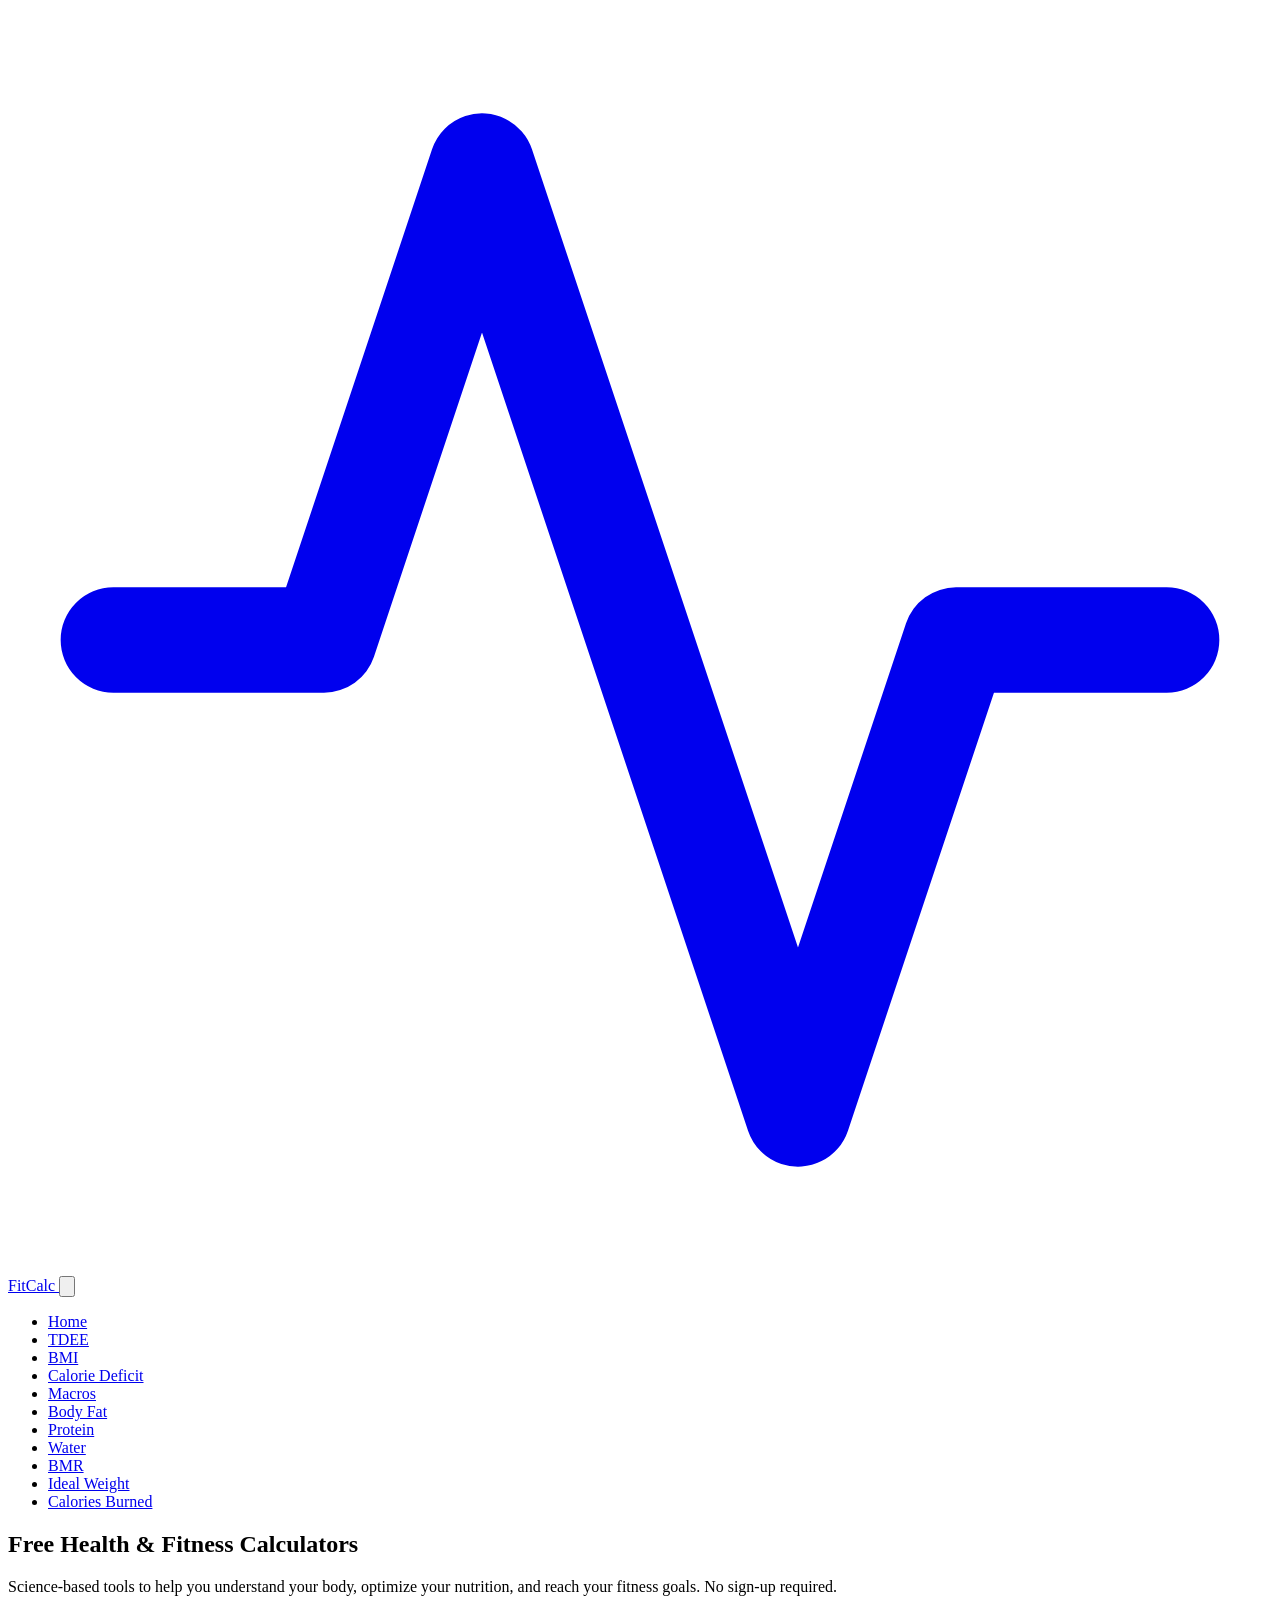
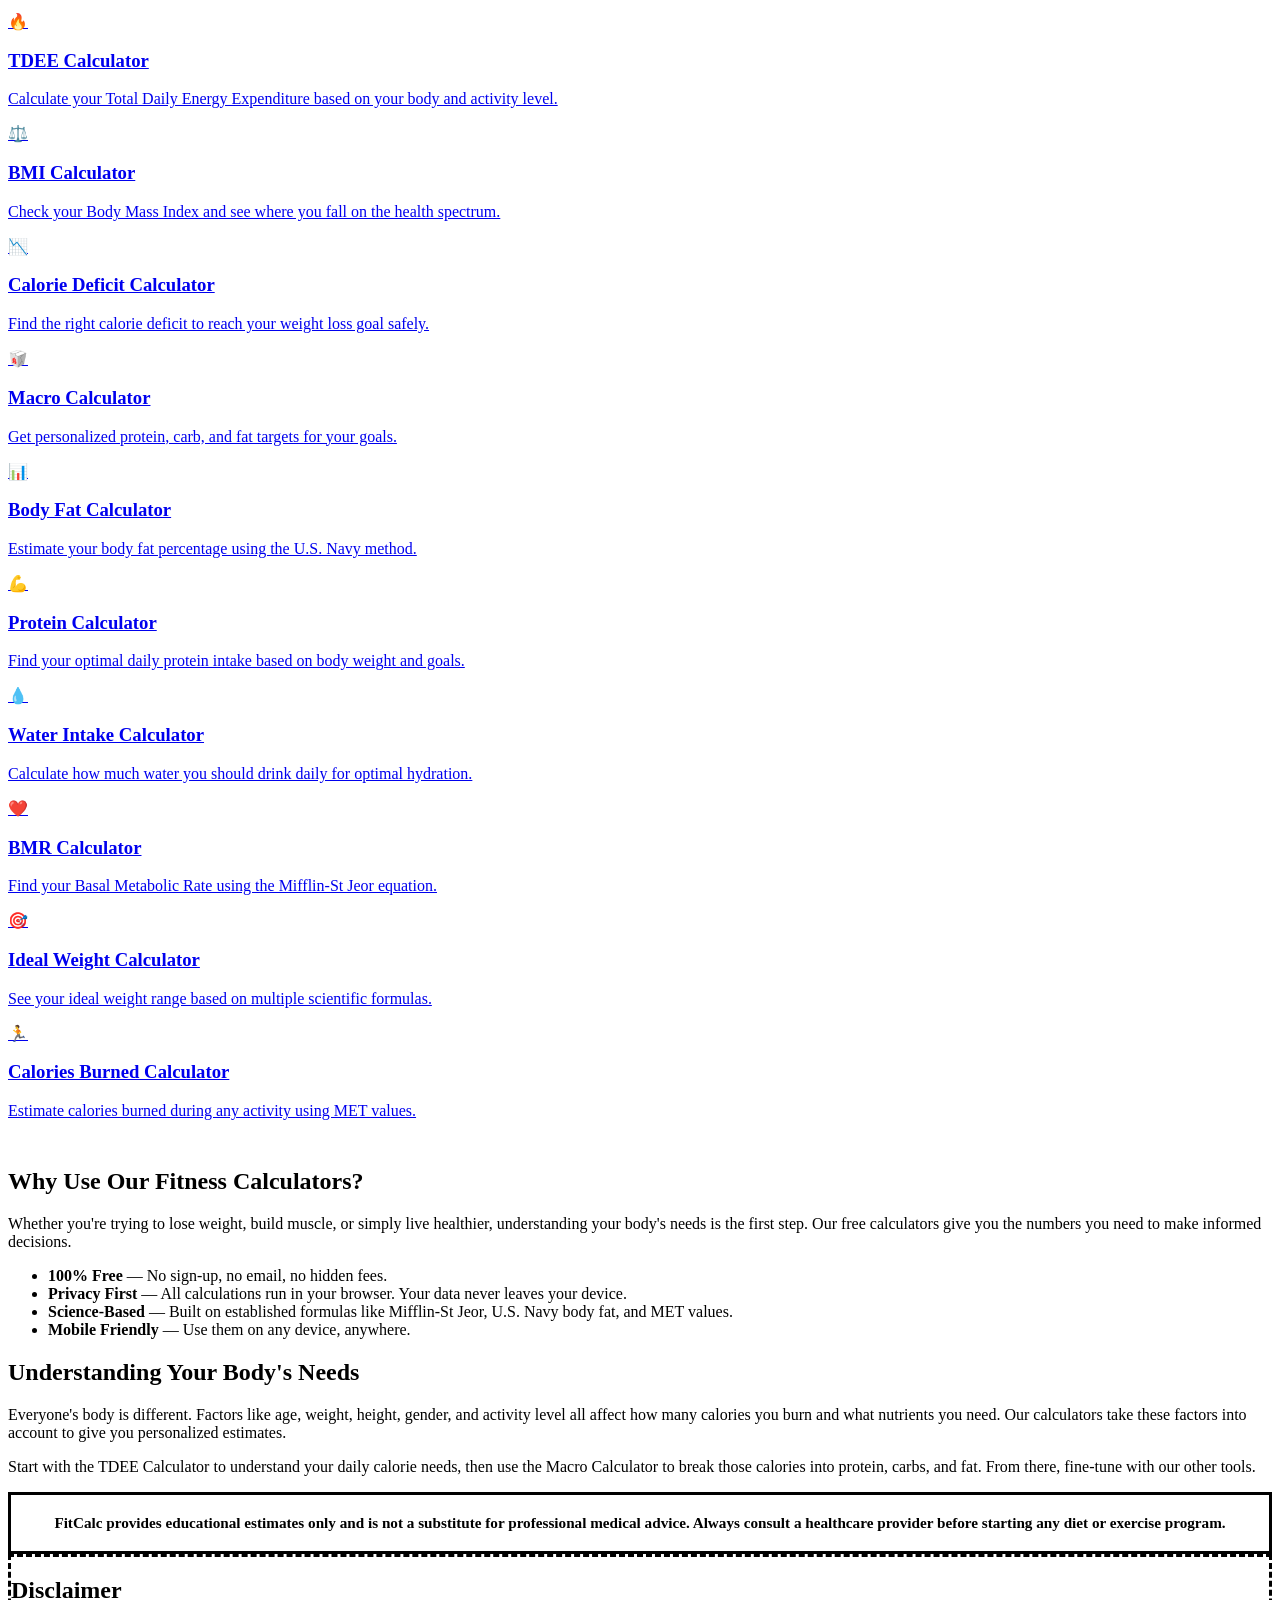
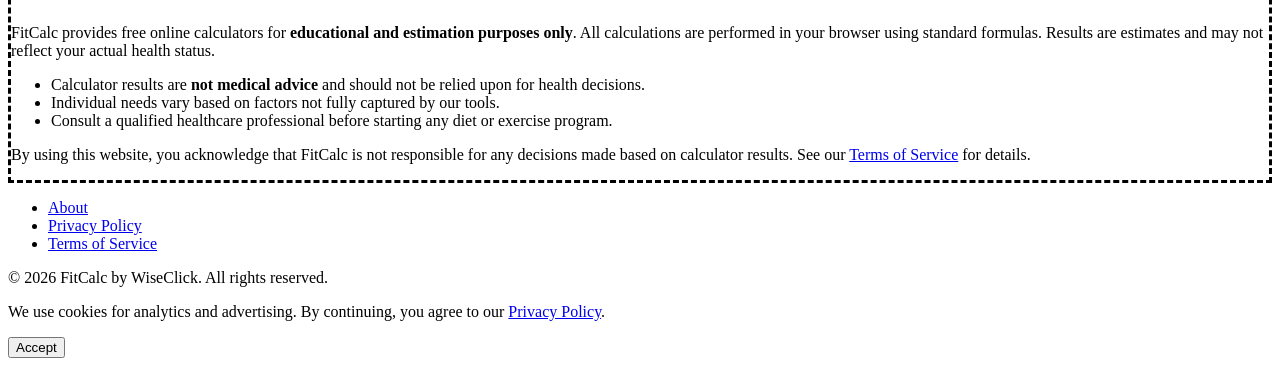
==== index.html @ ec62b384 "Add index.html" ====
<!DOCTYPE html>
<html lang="en">
<head>
  <meta charset="UTF-8">
  <meta name="viewport" content="width=device-width, initial-scale=1.0">
  <title>FitCalc - Free Health & Fitness Calculators</title>
  <meta name="description" content="Free online health and fitness calculators. Calculate TDEE, BMI, body fat, macros, calories burned, and more. Science-based tools, no sign-up required.">
  <meta name="keywords" content="TDEE calculator, BMI calculator, calorie deficit calculator, macro calculator, body fat calculator, protein calculator, water intake calculator, BMR calculator, ideal weight calculator, calories burned calculator, free fitness calculator">
  <link rel="canonical" href="https://fit.wiseclick.site/">
  <meta property="og:title" content="FitCalc - Free Health & Fitness Calculators">
  <meta property="og:description" content="Science-based health and fitness calculators. TDEE, BMI, macros, body fat, and more. Free and easy to use.">
  <meta property="og:type" content="website">
  <link rel="stylesheet" href="css/style.css">
  <script type="application/ld+json">
  {
    "@context": "https://schema.org",
    "@type": "WebApplication",
    "name": "FitCalc",
    "description": "Free online health and fitness calculators for TDEE, BMI, macros, body fat, and more.",
    "url": "https://fit.wiseclick.site",
    "applicationCategory": "HealthApplication",
    "operatingSystem": "Any",
    "offers": {
      "@type": "Offer",
      "price": "0",
      "priceCurrency": "USD"
    }
  }
  </script>
</head>
<body>

  <header class="site-header">
    <div class="header-inner">
      <a href="/" class="site-logo">
        <svg viewBox="0 0 24 24" fill="none" stroke="currentColor" stroke-width="2" stroke-linecap="round" stroke-linejoin="round">
          <polyline points="22 12 18 12 15 21 9 3 6 12 2 12"/>
        </svg>
        FitCalc
      </a>
      <button class="nav-toggle" onclick="document.querySelector('.nav-links').classList.toggle('open')" aria-label="Menu">
        <svg viewBox="0 0 24 24" fill="none" stroke="currentColor" stroke-width="2">
          <line x1="3" y1="6" x2="21" y2="6"/>
          <line x1="3" y1="12" x2="21" y2="12"/>
          <line x1="3" y1="18" x2="21" y2="18"/>
        </svg>
      </button>
      <ul class="nav-links">
        <li><a href="/" id="nav-home">Home</a></li>
        <li><a href="/tdee-calculator/" id="nav-tdee">TDEE</a></li>
        <li><a href="/bmi-calculator/" id="nav-bmi">BMI</a></li>
        <li><a href="/calorie-deficit-calculator/" id="nav-deficit">Calorie Deficit</a></li>
        <li><a href="/macro-calculator/" id="nav-macro">Macros</a></li>
        <li><a href="/body-fat-calculator/" id="nav-bodyfat">Body Fat</a></li>
        <li><a href="/protein-calculator/" id="nav-protein">Protein</a></li>
        <li><a href="/water-intake-calculator/" id="nav-water">Water</a></li>
        <li><a href="/bmr-calculator/" id="nav-bmr">BMR</a></li>
        <li><a href="/ideal-weight-calculator/" id="nav-ideal">Ideal Weight</a></li>
        <li><a href="/calories-burned-calculator/" id="nav-burned">Calories Burned</a></li>
      </ul>
    </div>
  </header>

  <main>
    <section class="hero">
      <h1>Free Health & Fitness Calculators</h1>
      <p>Science-based tools to help you understand your body, optimize your nutrition, and reach your fitness goals. No sign-up required.</p>
    </section>

    <section class="calc-grid">
      <a href="/tdee-calculator/" class="calc-card">
        <div class="calc-card-icon">&#x1F525;</div>
        <h3>TDEE Calculator</h3>
        <p>Calculate your Total Daily Energy Expenditure based on your body and activity level.</p>
      </a>

      <a href="/bmi-calculator/" class="calc-card">
        <div class="calc-card-icon">&#x2696;&#xFE0F;</div>
        <h3>BMI Calculator</h3>
        <p>Check your Body Mass Index and see where you fall on the health spectrum.</p>
      </a>

      <a href="/calorie-deficit-calculator/" class="calc-card">
        <div class="calc-card-icon">&#x1F4C9;</div>
        <h3>Calorie Deficit Calculator</h3>
        <p>Find the right calorie deficit to reach your weight loss goal safely.</p>
      </a>

      <a href="/macro-calculator/" class="calc-card">
        <div class="calc-card-icon">&#x1F961;</div>
        <h3>Macro Calculator</h3>
        <p>Get personalized protein, carb, and fat targets for your goals.</p>
      </a>

      <a href="/body-fat-calculator/" class="calc-card">
        <div class="calc-card-icon">&#x1F4CA;</div>
        <h3>Body Fat Calculator</h3>
        <p>Estimate your body fat percentage using the U.S. Navy method.</p>
      </a>

      <a href="/protein-calculator/" class="calc-card">
        <div class="calc-card-icon">&#x1F4AA;</div>
        <h3>Protein Calculator</h3>
        <p>Find your optimal daily protein intake based on body weight and goals.</p>
      </a>

      <a href="/water-intake-calculator/" class="calc-card">
        <div class="calc-card-icon">&#x1F4A7;</div>
        <h3>Water Intake Calculator</h3>
        <p>Calculate how much water you should drink daily for optimal hydration.</p>
      </a>

      <a href="/bmr-calculator/" class="calc-card">
        <div class="calc-card-icon">&#x2764;&#xFE0F;</div>
        <h3>BMR Calculator</h3>
        <p>Find your Basal Metabolic Rate using the Mifflin-St Jeor equation.</p>
      </a>

      <a href="/ideal-weight-calculator/" class="calc-card">
        <div class="calc-card-icon">&#x1F3AF;</div>
        <h3>Ideal Weight Calculator</h3>
        <p>See your ideal weight range based on multiple scientific formulas.</p>
      </a>

      <a href="/calories-burned-calculator/" class="calc-card">
        <div class="calc-card-icon">&#x1F3C3;</div>
        <h3>Calories Burned Calculator</h3>
        <p>Estimate calories burned during any activity using MET values.</p>
      </a>
    </section>

    <section class="seo-content" style="margin-top:3rem">
      <div class="seo-block">
        <h2>Why Use Our Fitness Calculators?</h2>
        <p>Whether you're trying to lose weight, build muscle, or simply live healthier, understanding your body's needs is the first step. Our free calculators give you the numbers you need to make informed decisions.</p>
        <ul>
          <li><strong>100% Free</strong> &mdash; No sign-up, no email, no hidden fees.</li>
          <li><strong>Privacy First</strong> &mdash; All calculations run in your browser. Your data never leaves your device.</li>
          <li><strong>Science-Based</strong> &mdash; Built on established formulas like Mifflin-St Jeor, U.S. Navy body fat, and MET values.</li>
          <li><strong>Mobile Friendly</strong> &mdash; Use them on any device, anywhere.</li>
        </ul>
      </div>
      <div class="seo-block">
        <h2>Understanding Your Body's Needs</h2>
        <p>Everyone's body is different. Factors like age, weight, height, gender, and activity level all affect how many calories you burn and what nutrients you need. Our calculators take these factors into account to give you personalized estimates.</p>
        <p>Start with the TDEE Calculator to understand your daily calorie needs, then use the Macro Calculator to break those calories into protein, carbs, and fat. From there, fine-tune with our other tools.</p>
      </div>
      <div class="seo-block full-width" style="background:var(--primary-light);border-color:var(--primary);border-style:solid;">
        <p style="font-size:0.95rem;color:var(--text);text-align:center;line-height:1.7;"><strong>FitCalc provides educational estimates only and is not a substitute for professional medical advice. Always consult a healthcare provider before starting any diet or exercise program.</strong></p>
      </div>
      <div class="seo-block full-width" style="background:var(--bg-secondary);border-style:dashed;">
        <h2>Disclaimer</h2>
        <p>FitCalc provides free online calculators for <strong>educational and estimation purposes only</strong>. All calculations are performed in your browser using standard formulas. Results are estimates and may not reflect your actual health status.</p>
        <ul>
          <li>Calculator results are <strong>not medical advice</strong> and should not be relied upon for health decisions.</li>
          <li>Individual needs vary based on factors not fully captured by our tools.</li>
          <li>Consult a qualified healthcare professional before starting any diet or exercise program.</li>
        </ul>
        <p>By using this website, you acknowledge that FitCalc is not responsible for any decisions made based on calculator results. See our <a href="/terms/">Terms of Service</a> for details.</p>
      </div>
    </section>
  </main>

  <footer class="site-footer">
    <div class="footer-inner">
      <ul class="footer-links">
        <li><a href="/about/">About</a></li>
        <li><a href="/privacy/">Privacy Policy</a></li>
        <li><a href="/terms/">Terms of Service</a></li>
      </ul>
      <p class="footer-copy">&copy; 2026 FitCalc by WiseClick. All rights reserved.</p>
    </div>
  </footer>


  <div class="cookie-banner" id="cookie-banner">
    <p>We use cookies for analytics and advertising. By continuing, you agree to our <a href="/privacy/">Privacy Policy</a>.</p>
    <button class="cookie-btn" onclick="document.getElementById('cookie-banner').classList.add('hidden');localStorage.setItem('cookie-consent','1')">Accept</button>
  </div>
  <script>if(localStorage.getItem('cookie-consent'))document.getElementById('cookie-banner').classList.add('hidden');</script>
</body>
</html>
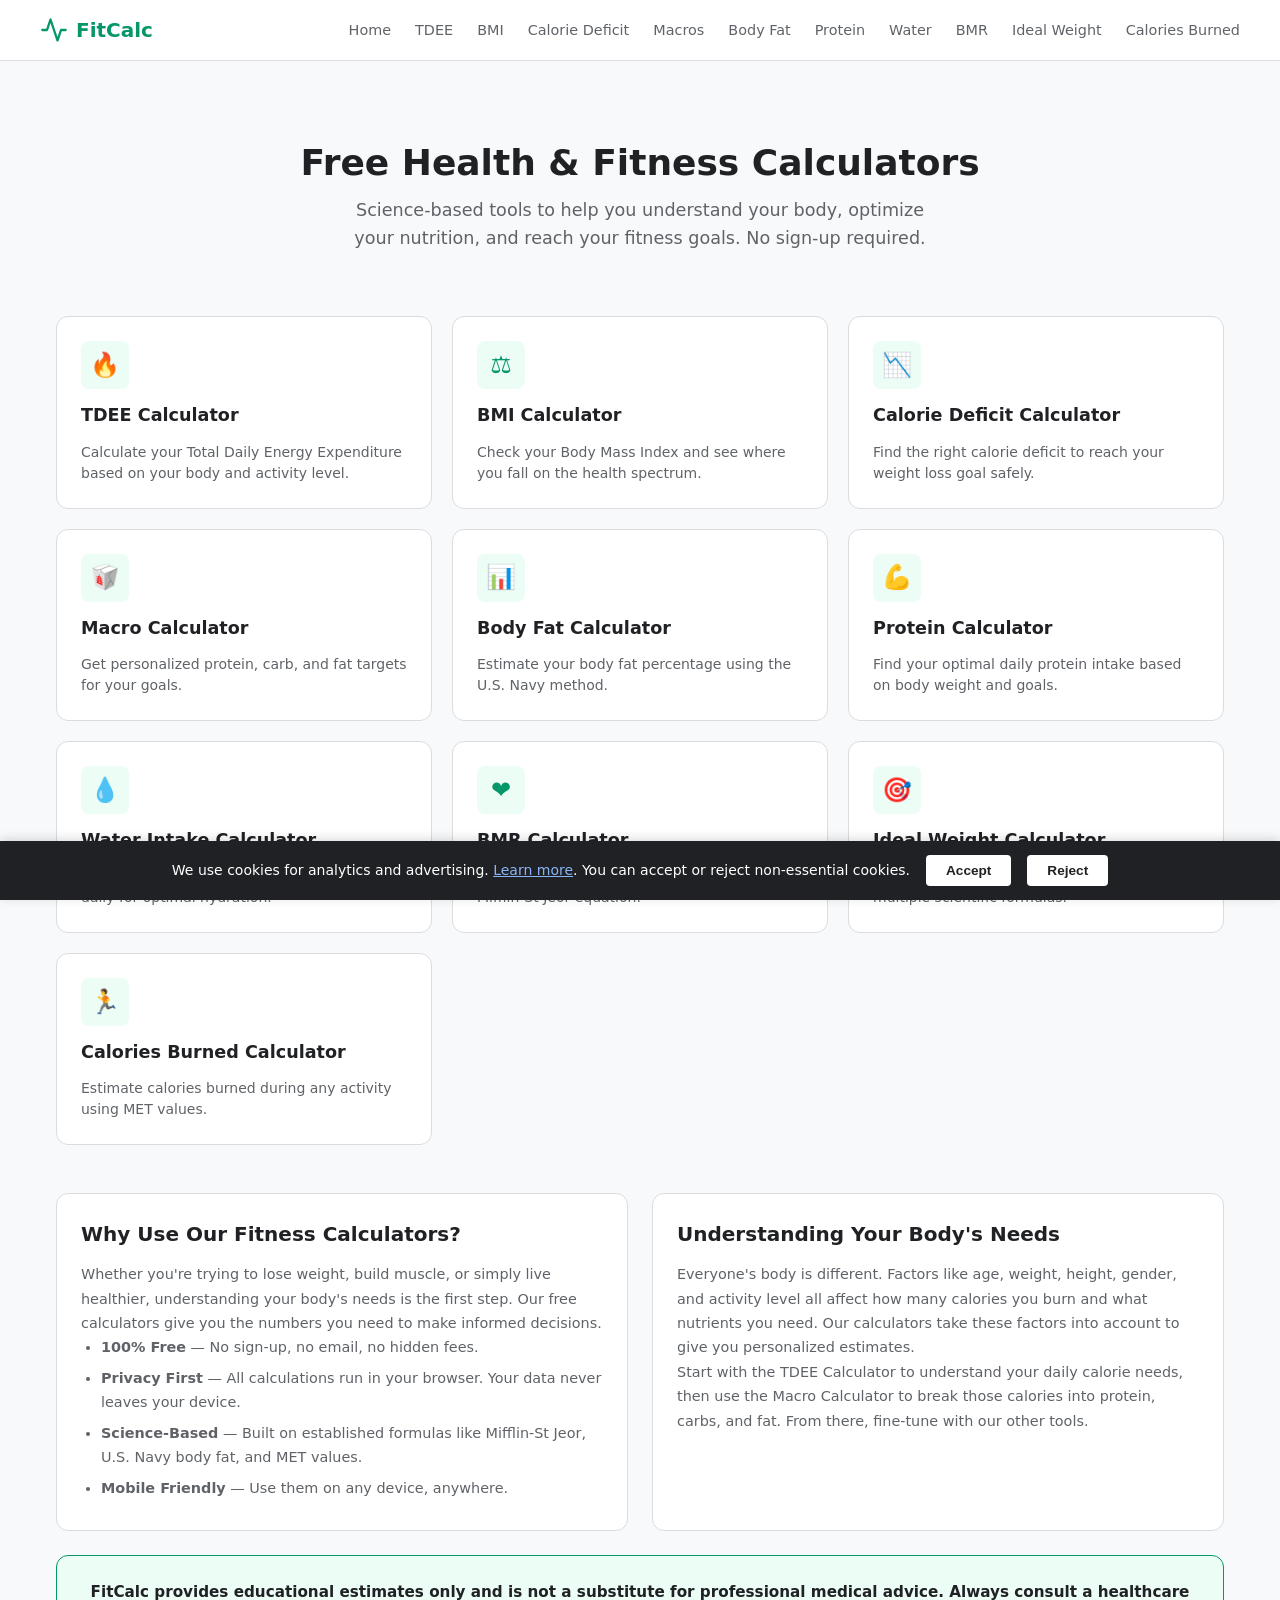
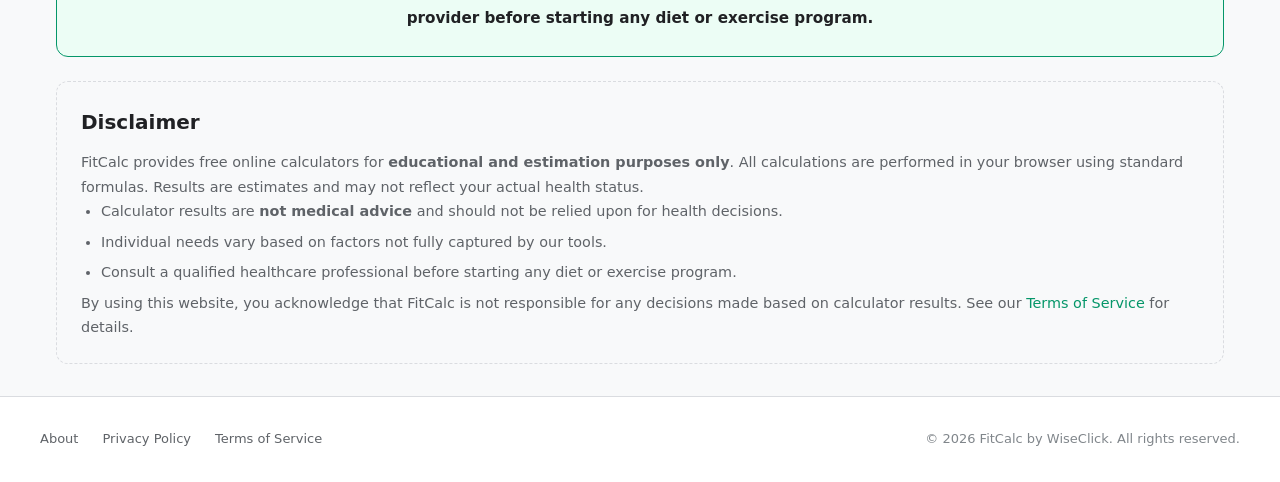
==== commit 9946ac50: "Add GDPR-compliant cookie reject button and CSS styling" ====
--- a/index.html
+++ b/index.html
@@ -174,9 +174,10 @@
 
 
   <div class="cookie-banner" id="cookie-banner">
-    <p>We use cookies for analytics and advertising. By continuing, you agree to our <a href="/privacy/">Privacy Policy</a>.</p>
+    <p>We use cookies for analytics and advertising. <a href="/privacy/">Learn more</a>. You can accept or reject non-essential cookies.</p>
     <button class="cookie-btn" onclick="document.getElementById('cookie-banner').classList.add('hidden');localStorage.setItem('cookie-consent','1')">Accept</button>
+    <button class="cookie-btn cookie-reject" onclick="document.getElementById('cookie-banner').classList.add('hidden');localStorage.setItem('cookie-consent','0')">Reject</button>
   </div>
-  <script>if(localStorage.getItem('cookie-consent'))document.getElementById('cookie-banner').classList.add('hidden');</script>
+  <script>if(localStorage.getItem('cookie-consent')!==null)document.getElementById('cookie-banner').classList.add('hidden');</script>
 </body>
 </html>
--- a/css/style.css
+++ b/css/style.css
@@ -0,0 +1,125 @@
+/* ===== CSS Variables ===== */
+:root {
+  --primary: #059669;
+  --primary-dark: #047857;
+  --primary-light: #ecfdf5;
+  --success: #34a853;
+  --danger: #ea4335;
+  --warning: #fbbc04;
+  --text: #202124;
+  --text-secondary: #5f6368;
+  --text-light: #80868b;
+  --bg: #ffffff;
+  --bg-secondary: #f8f9fa;
+  --bg-card: #ffffff;
+  --border: #dadce0;
+  --shadow: 0 1px 3px rgba(60,64,67,0.12), 0 1px 2px rgba(60,64,67,0.08);
+  --shadow-lg: 0 4px 12px rgba(60,64,67,0.15), 0 2px 6px rgba(60,64,67,0.1);
+  --radius: 12px;
+  --radius-sm: 8px;
+  --max-width: 1200px;
+  --font: 'Segoe UI', system-ui, -apple-system, sans-serif;
+  --font-mono: 'SF Mono', 'Consolas', monospace;
+}
+
+*, *::before, *::after { box-sizing: border-box; margin: 0; padding: 0; }
+html { font-size: 16px; scroll-behavior: smooth; -webkit-text-size-adjust: 100%; }
+body { font-family: var(--font); color: var(--text); background: var(--bg-secondary); line-height: 1.6; min-height: 100vh; display: flex; flex-direction: column; }
+a { color: var(--primary); text-decoration: none; }
+a:hover { text-decoration: underline; }
+img { max-width: 100%; height: auto; }
+
+.site-header { background: var(--bg); border-bottom: 1px solid var(--border); padding: 0 1rem; position: sticky; top: 0; z-index: 100; }
+.header-inner { max-width: var(--max-width); margin: 0 auto; display: flex; align-items: center; justify-content: space-between; height: 60px; }
+.site-logo { font-size: 1.25rem; font-weight: 700; color: var(--primary); display: flex; align-items: center; gap: 0.5rem; }
+.site-logo svg { width: 28px; height: 28px; }
+.nav-links { display: flex; gap: 1.5rem; list-style: none; }
+.nav-links a { color: var(--text-secondary); font-size: 0.9rem; font-weight: 500; padding: 0.25rem 0; transition: color 0.2s; }
+.nav-links a:hover, .nav-links a.active { color: var(--primary); text-decoration: none; }
+.nav-toggle { display: none; background: none; border: none; cursor: pointer; padding: 0.5rem; }
+.nav-toggle svg { width: 24px; height: 24px; color: var(--text); }
+
+main { flex: 1; max-width: var(--max-width); margin: 0 auto; padding: 2rem 1rem; width: 100%; }
+
+.hero { text-align: center; padding: 3rem 0 2rem; }
+.hero h1 { font-size: 2.25rem; font-weight: 700; color: var(--text); margin-bottom: 0.75rem; line-height: 1.2; }
+.hero p { font-size: 1.1rem; color: var(--text-secondary); max-width: 600px; margin: 0 auto; }
+
+.calc-grid { display: grid; grid-template-columns: repeat(auto-fill, minmax(280px, 1fr)); gap: 1.25rem; margin-top: 2rem; }
+.calc-card { background: var(--bg-card); border: 1px solid var(--border); border-radius: var(--radius); padding: 1.5rem; transition: transform 0.2s, box-shadow 0.2s; display: flex; flex-direction: column; gap: 0.75rem; }
+.calc-card:hover { transform: translateY(-2px); box-shadow: var(--shadow-lg); text-decoration: none; }
+.calc-card-icon { width: 48px; height: 48px; border-radius: var(--radius-sm); background: var(--primary-light); display: flex; align-items: center; justify-content: center; font-size: 1.5rem; }
+.calc-card h3 { font-size: 1.1rem; font-weight: 600; color: var(--text); }
+.calc-card p { font-size: 0.875rem; color: var(--text-secondary); line-height: 1.5; }
+
+.calc-page { display: grid; grid-template-columns: 1fr; gap: 2rem; }
+.calc-page h1 { font-size: 1.75rem; font-weight: 700; margin-bottom: 0.5rem; }
+.calc-page .subtitle { color: var(--text-secondary); font-size: 1rem; margin-bottom: 1.5rem; }
+.calc-tool { background: var(--bg-card); border: 1px solid var(--border); border-radius: var(--radius); padding: 1.75rem; box-shadow: var(--shadow); }
+
+.calc-form { display: grid; grid-template-columns: 1fr 1fr; gap: 1rem; }
+.form-group { display: flex; flex-direction: column; gap: 0.375rem; }
+.form-group.full-width { grid-column: 1 / -1; }
+.form-group label { font-size: 0.8125rem; font-weight: 600; color: var(--text-secondary); text-transform: uppercase; letter-spacing: 0.5px; }
+.form-group input, .form-group select { padding: 0.625rem 0.875rem; border: 1px solid var(--border); border-radius: var(--radius-sm); font-size: 1rem; font-family: var(--font); color: var(--text); background: var(--bg); transition: border-color 0.2s, box-shadow 0.2s; }
+.form-group input:focus, .form-group select:focus { outline: none; border-color: var(--primary); box-shadow: 0 0 0 3px rgba(5,150,105,0.15); }
+
+.btn-calculate { grid-column: 1 / -1; padding: 0.875rem 2rem; background: var(--primary); color: white; border: none; border-radius: var(--radius-sm); font-size: 1rem; font-weight: 600; cursor: pointer; transition: background 0.2s; margin-top: 0.5rem; }
+.btn-calculate:hover { background: var(--primary-dark); }
+
+.calc-results { margin-top: 1.5rem; padding-top: 1.5rem; border-top: 1px solid var(--border); display: none; }
+.calc-results.visible { display: block; }
+.result-highlight { background: var(--primary-light); border-radius: var(--radius-sm); padding: 1.25rem; text-align: center; margin-bottom: 1rem; }
+.result-highlight .label { font-size: 0.8125rem; font-weight: 600; color: var(--primary); text-transform: uppercase; letter-spacing: 0.5px; }
+.result-highlight .value { font-size: 2rem; font-weight: 700; color: var(--text); margin-top: 0.25rem; }
+.result-details { display: grid; grid-template-columns: 1fr 1fr; gap: 0.75rem; }
+.result-item { padding: 0.75rem; background: var(--bg-secondary); border-radius: var(--radius-sm); }
+.result-item .label { font-size: 0.75rem; color: var(--text-secondary); }
+.result-item .value { font-size: 1.125rem; font-weight: 600; color: var(--text); margin-top: 0.125rem; }
+
+.seo-content { margin-top: 2rem; display: grid; grid-template-columns: 1fr 1fr; gap: 1.5rem; }
+.seo-block { background: var(--bg-card); border: 1px solid var(--border); border-radius: var(--radius); padding: 1.5rem; }
+.seo-block.full-width { grid-column: 1 / -1; }
+.seo-block h2 { font-size: 1.25rem; font-weight: 700; margin-bottom: 0.75rem; color: var(--text); }
+.seo-block h3 { font-size: 1rem; font-weight: 600; margin: 1rem 0 0.5rem; color: var(--text); }
+.seo-block p, .seo-block li { font-size: 0.9rem; color: var(--text-secondary); line-height: 1.7; }
+.seo-block ul { padding-left: 1.25rem; }
+.seo-block li { margin-bottom: 0.375rem; }
+
+.breadcrumb { display: flex; align-items: center; gap: 0.5rem; font-size: 0.8125rem; color: var(--text-light); margin-bottom: 1.5rem; }
+.breadcrumb a { color: var(--text-secondary); }
+.breadcrumb span { color: var(--text); font-weight: 500; }
+
+.site-footer { background: var(--bg); border-top: 1px solid var(--border); padding: 2rem 1rem; margin-top: auto; }
+.footer-inner { max-width: var(--max-width); margin: 0 auto; display: flex; flex-wrap: wrap; justify-content: space-between; gap: 1rem; }
+.footer-links { display: flex; gap: 1.5rem; list-style: none; font-size: 0.8125rem; }
+.footer-links a { color: var(--text-secondary); }
+.footer-copy { font-size: 0.8125rem; color: var(--text-light); }
+
+.cookie-banner { position: fixed; bottom: 0; left: 0; right: 0; background: var(--text); color: #fff; padding: 0.875rem 1.5rem; display: flex; align-items: center; justify-content: center; gap: 1rem; z-index: 9999; font-size: 0.875rem; box-shadow: 0 -2px 10px rgba(0,0,0,0.15); }
+.cookie-banner p { margin: 0; }
+.cookie-banner a { color: #8ab4f8; text-decoration: underline; }
+.cookie-btn { background: #fff; color: var(--text); border: none; padding: 0.5rem 1.25rem; border-radius: 4px; cursor: pointer; font-size: 0.85rem; font-weight: 600; white-space: nowrap; }
+.cookie-btn:hover { background: #e8e8e8; }
+.cookie-banner.hidden { display: none; }
+
+@media (max-width: 768px) {
+  .hero h1 { font-size: 1.75rem; }
+  .nav-links { display: none; }
+  .nav-toggle { display: block; }
+  .nav-links.open { display: flex; flex-direction: column; position: absolute; top: 60px; left: 0; right: 0; background: var(--bg); border-bottom: 1px solid var(--border); padding: 1rem; box-shadow: var(--shadow); }
+  .calc-form { grid-template-columns: 1fr; }
+  .result-details { grid-template-columns: 1fr 1fr; }
+  .seo-content { grid-template-columns: 1fr; }
+}
+/* ===== Conditional Fields ===== */
+.form-group.conditional { display: none; }
+.form-group.conditional.show { display: flex; }
+
+@media (max-width: 480px) {
+  .hero h1 { font-size: 1.5rem; }
+  .hero p { font-size: 0.9375rem; }
+  .result-details { grid-template-columns: 1fr; }
+  .calc-tool { padding: 1.25rem; }
+  .footer-inner { flex-direction: column; }
+}
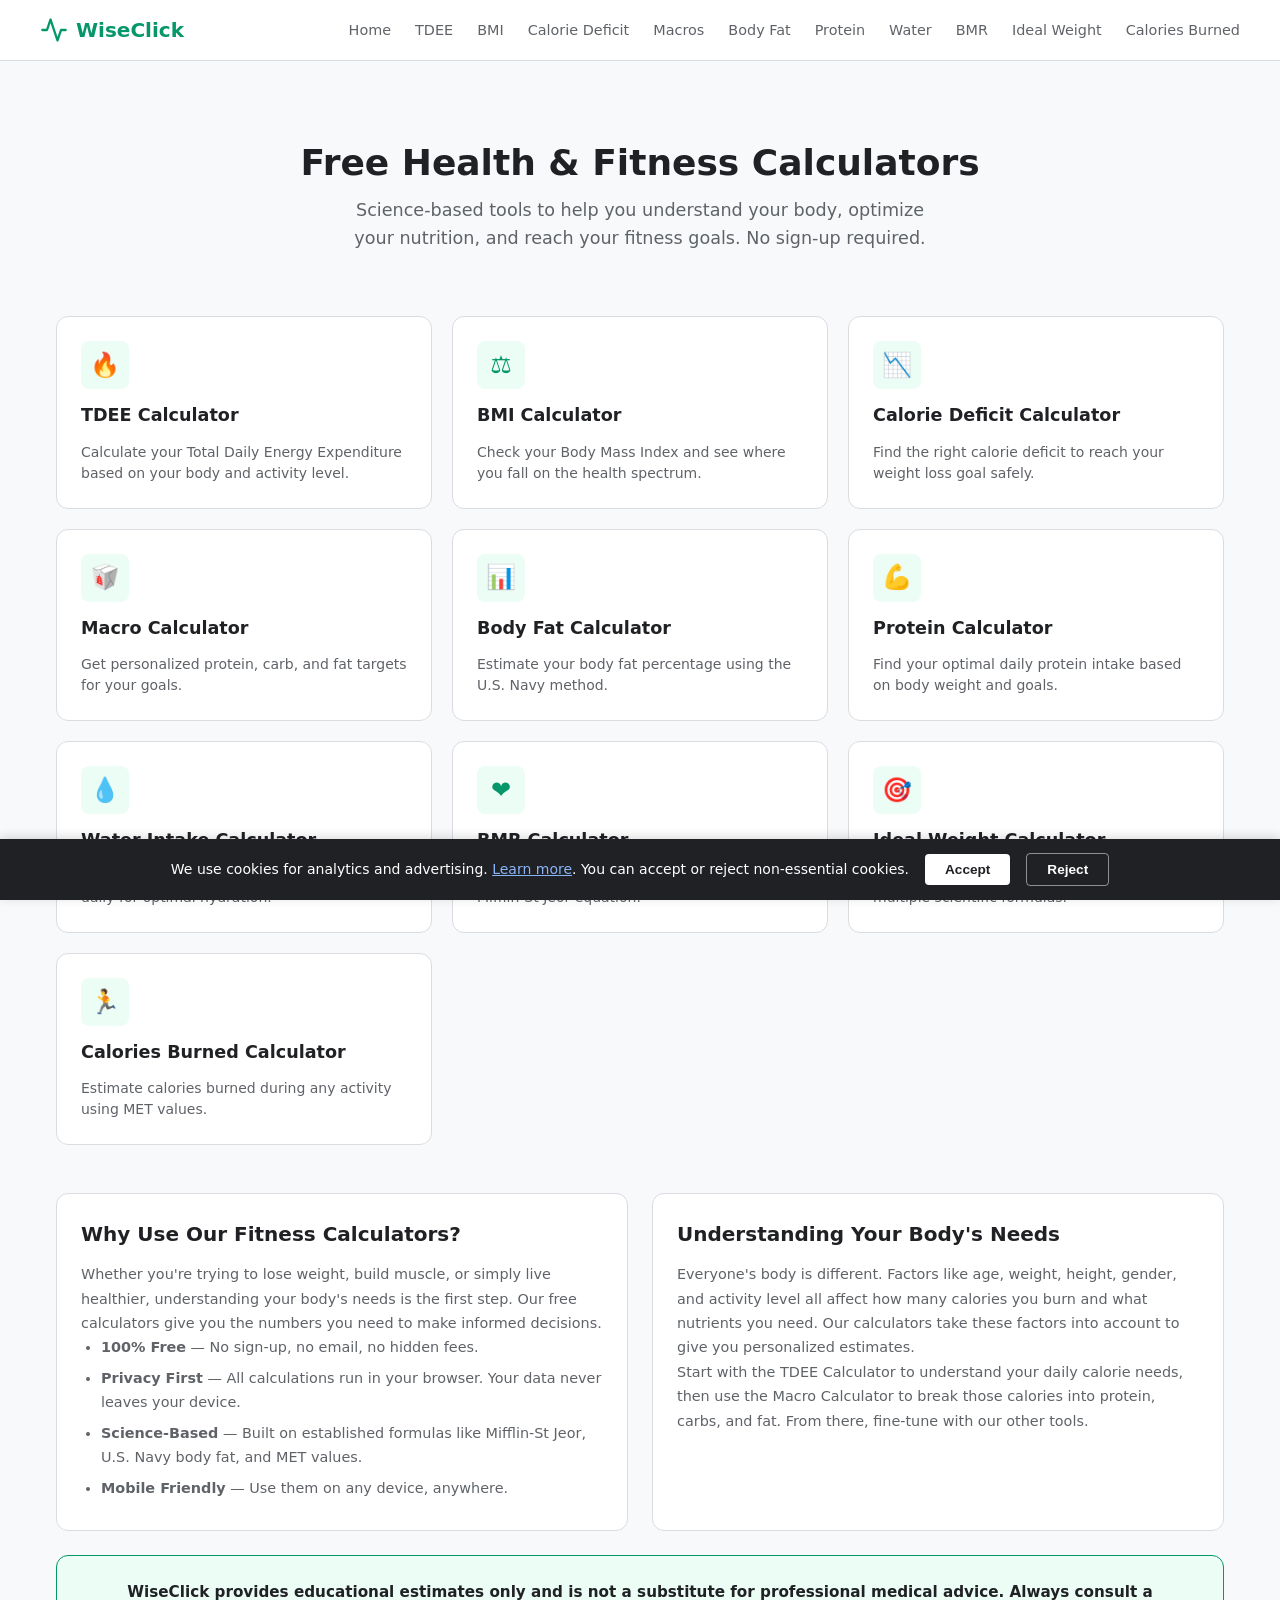
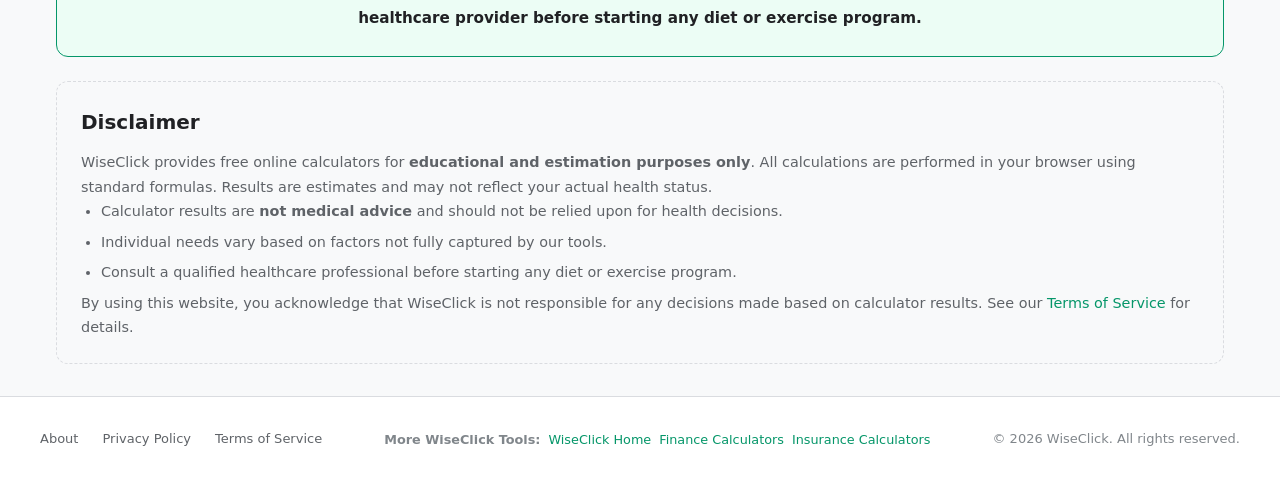
==== commit fdb5100a: "Update index.html" ====
--- a/index.html
+++ b/index.html
@@ -3,11 +3,11 @@
 <head>
   <meta charset="UTF-8">
   <meta name="viewport" content="width=device-width, initial-scale=1.0">
-  <title>FitCalc - Free Health & Fitness Calculators</title>
+  <title>Free Health & Fitness Calculators | WiseClick</title>
   <meta name="description" content="Free online health and fitness calculators. Calculate TDEE, BMI, body fat, macros, calories burned, and more. Science-based tools, no sign-up required.">
   <meta name="keywords" content="TDEE calculator, BMI calculator, calorie deficit calculator, macro calculator, body fat calculator, protein calculator, water intake calculator, BMR calculator, ideal weight calculator, calories burned calculator, free fitness calculator">
   <link rel="canonical" href="https://fit.wiseclick.site/">
-  <meta property="og:title" content="FitCalc - Free Health & Fitness Calculators">
+  <meta property="og:title" content="WiseClick - Free Health & Fitness Calculators">
   <meta property="og:description" content="Science-based health and fitness calculators. TDEE, BMI, macros, body fat, and more. Free and easy to use.">
   <meta property="og:type" content="website">
   <link rel="stylesheet" href="css/style.css">
@@ -15,7 +15,7 @@
   {
     "@context": "https://schema.org",
     "@type": "WebApplication",
-    "name": "FitCalc",
+    "name": "WiseClick",
     "description": "Free online health and fitness calculators for TDEE, BMI, macros, body fat, and more.",
     "url": "https://fit.wiseclick.site",
     "applicationCategory": "HealthApplication",
@@ -36,7 +36,7 @@
         <svg viewBox="0 0 24 24" fill="none" stroke="currentColor" stroke-width="2" stroke-linecap="round" stroke-linejoin="round">
           <polyline points="22 12 18 12 15 21 9 3 6 12 2 12"/>
         </svg>
-        FitCalc
+        WiseClick
       </a>
       <button class="nav-toggle" onclick="document.querySelector('.nav-links').classList.toggle('open')" aria-label="Menu">
         <svg viewBox="0 0 24 24" fill="none" stroke="currentColor" stroke-width="2">
@@ -146,17 +146,17 @@
         <p>Start with the TDEE Calculator to understand your daily calorie needs, then use the Macro Calculator to break those calories into protein, carbs, and fat. From there, fine-tune with our other tools.</p>
       </div>
       <div class="seo-block full-width" style="background:var(--primary-light);border-color:var(--primary);border-style:solid;">
-        <p style="font-size:0.95rem;color:var(--text);text-align:center;line-height:1.7;"><strong>FitCalc provides educational estimates only and is not a substitute for professional medical advice. Always consult a healthcare provider before starting any diet or exercise program.</strong></p>
+        <p style="font-size:0.95rem;color:var(--text);text-align:center;line-height:1.7;"><strong>WiseClick provides educational estimates only and is not a substitute for professional medical advice. Always consult a healthcare provider before starting any diet or exercise program.</strong></p>
       </div>
       <div class="seo-block full-width" style="background:var(--bg-secondary);border-style:dashed;">
         <h2>Disclaimer</h2>
-        <p>FitCalc provides free online calculators for <strong>educational and estimation purposes only</strong>. All calculations are performed in your browser using standard formulas. Results are estimates and may not reflect your actual health status.</p>
+        <p>WiseClick provides free online calculators for <strong>educational and estimation purposes only</strong>. All calculations are performed in your browser using standard formulas. Results are estimates and may not reflect your actual health status.</p>
         <ul>
           <li>Calculator results are <strong>not medical advice</strong> and should not be relied upon for health decisions.</li>
           <li>Individual needs vary based on factors not fully captured by our tools.</li>
           <li>Consult a qualified healthcare professional before starting any diet or exercise program.</li>
         </ul>
-        <p>By using this website, you acknowledge that FitCalc is not responsible for any decisions made based on calculator results. See our <a href="/terms/">Terms of Service</a> for details.</p>
+        <p>By using this website, you acknowledge that WiseClick is not responsible for any decisions made based on calculator results. See our <a href="/terms/">Terms of Service</a> for details.</p>
       </div>
     </section>
   </main>
@@ -168,7 +168,8 @@
         <li><a href="/privacy/">Privacy Policy</a></li>
         <li><a href="/terms/">Terms of Service</a></li>
       </ul>
-      <p class="footer-copy">&copy; 2026 FitCalc by WiseClick. All rights reserved.</p>
+      <div class="cross-site-links"><span>More WiseClick Tools:</span><a href="https://wiseclick.site/" target="_blank" rel="noopener">WiseClick Home</a><a href="https://calc.wiseclick.site/" target="_blank" rel="noopener">Finance Calculators</a><a href="https://insure.wiseclick.site/" target="_blank" rel="noopener">Insurance Calculators</a></div>
+      <p class="footer-copy">&copy; 2026 WiseClick. All rights reserved.</p>
     </div>
   </footer>
 
--- a/css/style.css
+++ b/css/style.css
@@ -94,6 +94,11 @@
 .footer-inner { max-width: var(--max-width); margin: 0 auto; display: flex; flex-wrap: wrap; justify-content: space-between; gap: 1rem; }
 .footer-links { display: flex; gap: 1.5rem; list-style: none; font-size: 0.8125rem; }
 .footer-links a { color: var(--text-secondary); }
+.cross-site-links { font-size: 0.8rem; color: var(--text-light); display: flex; align-items: center; gap: 0.5rem; flex-wrap: wrap; }
+.cross-site-links span { font-weight: 600; }
+.cross-site-links a { color: var(--primary); text-decoration: none; }
+.cross-site-links a:hover { text-decoration: underline; }
+
 .footer-copy { font-size: 0.8125rem; color: var(--text-light); }
 
 .cookie-banner { position: fixed; bottom: 0; left: 0; right: 0; background: var(--text); color: #fff; padding: 0.875rem 1.5rem; display: flex; align-items: center; justify-content: center; gap: 1rem; z-index: 9999; font-size: 0.875rem; box-shadow: 0 -2px 10px rgba(0,0,0,0.15); }
@@ -101,6 +106,8 @@
 .cookie-banner a { color: #8ab4f8; text-decoration: underline; }
 .cookie-btn { background: #fff; color: var(--text); border: none; padding: 0.5rem 1.25rem; border-radius: 4px; cursor: pointer; font-size: 0.85rem; font-weight: 600; white-space: nowrap; }
 .cookie-btn:hover { background: #e8e8e8; }
+.cookie-reject { background: transparent; color: #fff; border: 1px solid rgba(255,255,255,0.5); }
+.cookie-reject:hover { background: rgba(255,255,255,0.1); }
 .cookie-banner.hidden { display: none; }
 
 @media (max-width: 768px) {
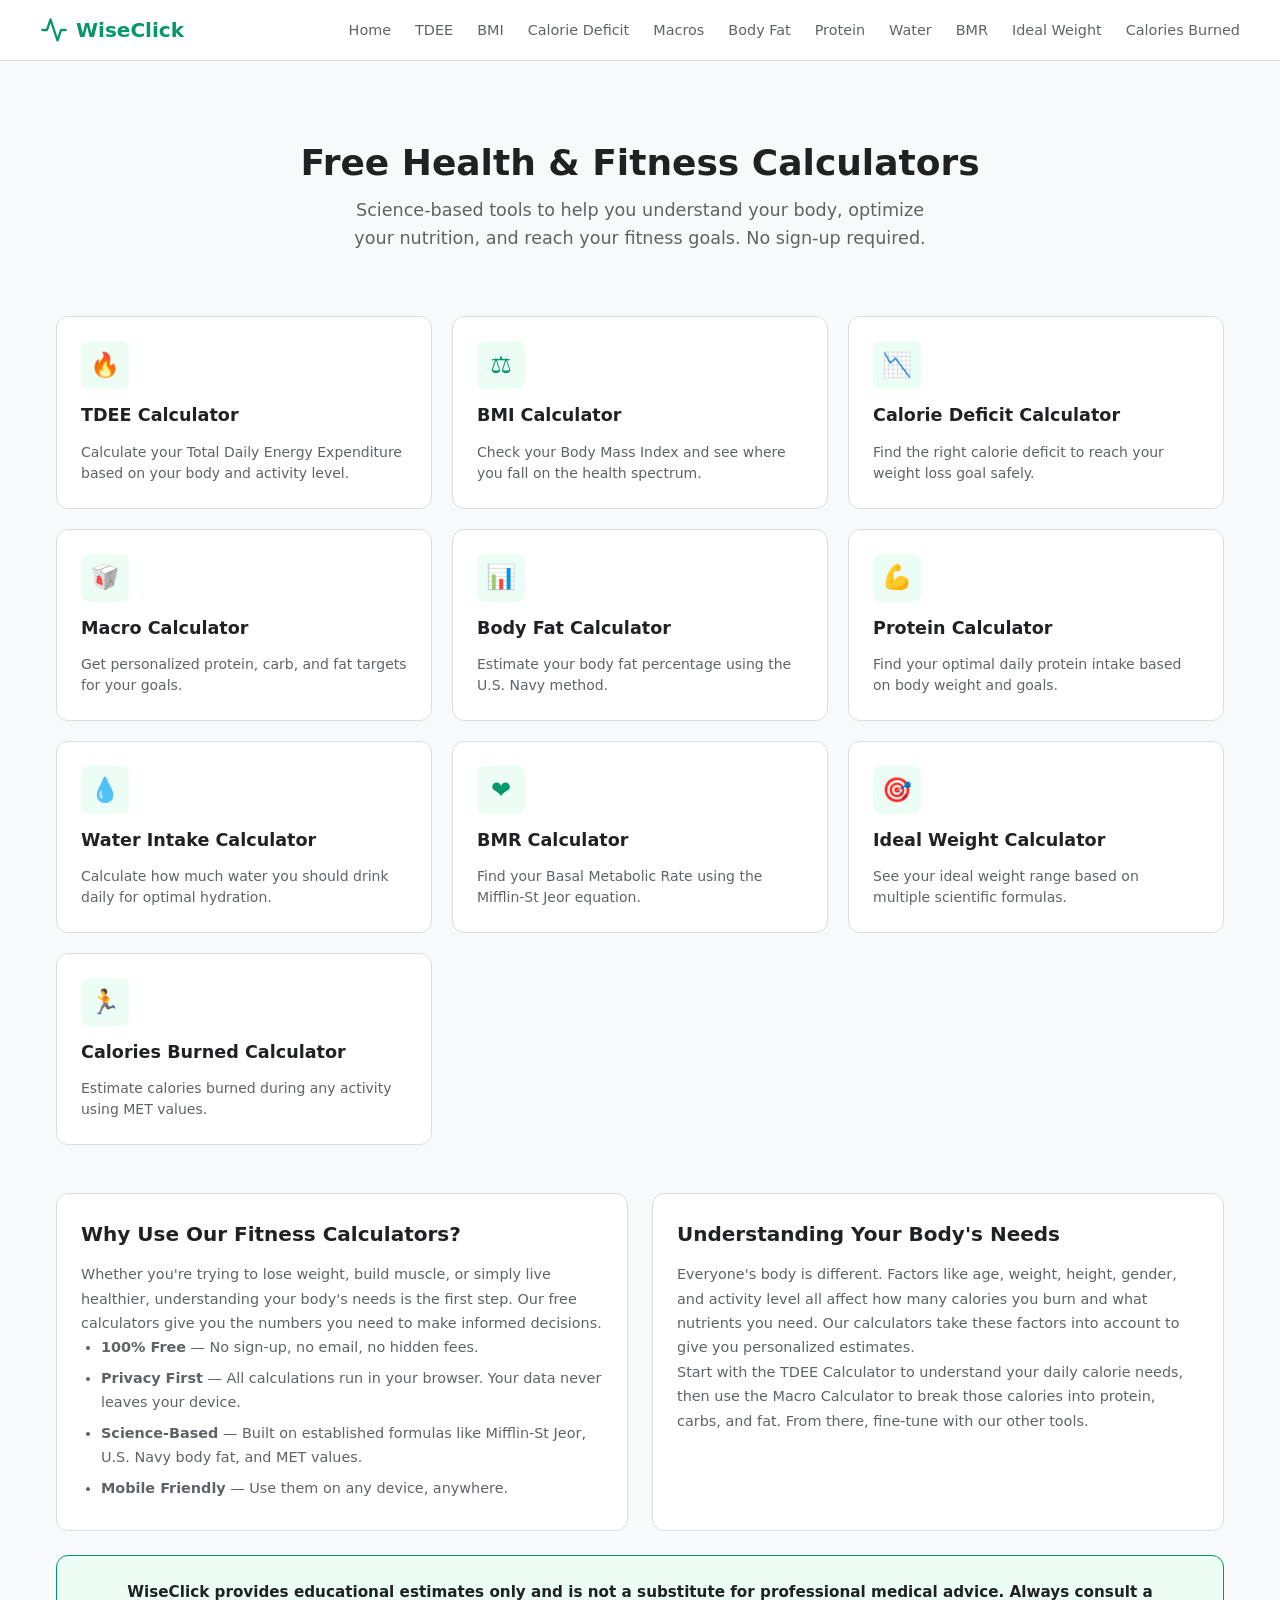
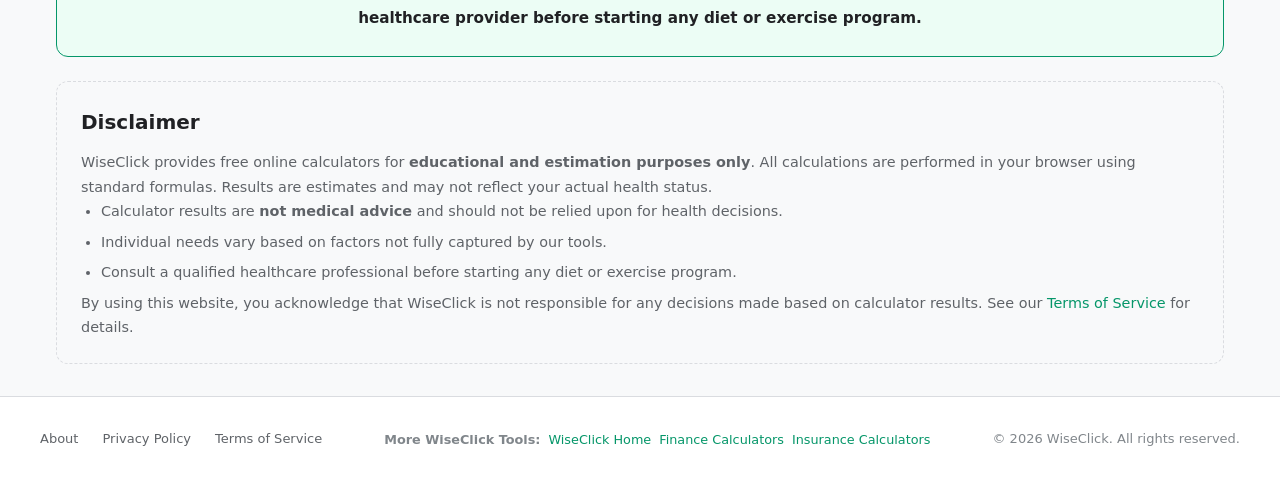
==== commit 9b400924: "Remove cookie banners - no tracking scripts loaded yet" ====
--- a/index.html
+++ b/index.html
@@ -172,13 +172,5 @@
       <p class="footer-copy">&copy; 2026 WiseClick. All rights reserved.</p>
     </div>
   </footer>
-
-
-  <div class="cookie-banner" id="cookie-banner">
-    <p>We use cookies for analytics and advertising. <a href="/privacy/">Learn more</a>. You can accept or reject non-essential cookies.</p>
-    <button class="cookie-btn" onclick="document.getElementById('cookie-banner').classList.add('hidden');localStorage.setItem('cookie-consent','1')">Accept</button>
-    <button class="cookie-btn cookie-reject" onclick="document.getElementById('cookie-banner').classList.add('hidden');localStorage.setItem('cookie-consent','0')">Reject</button>
-  </div>
-  <script>if(localStorage.getItem('cookie-consent')!==null)document.getElementById('cookie-banner').classList.add('hidden');</script>
 </body>
 </html>
